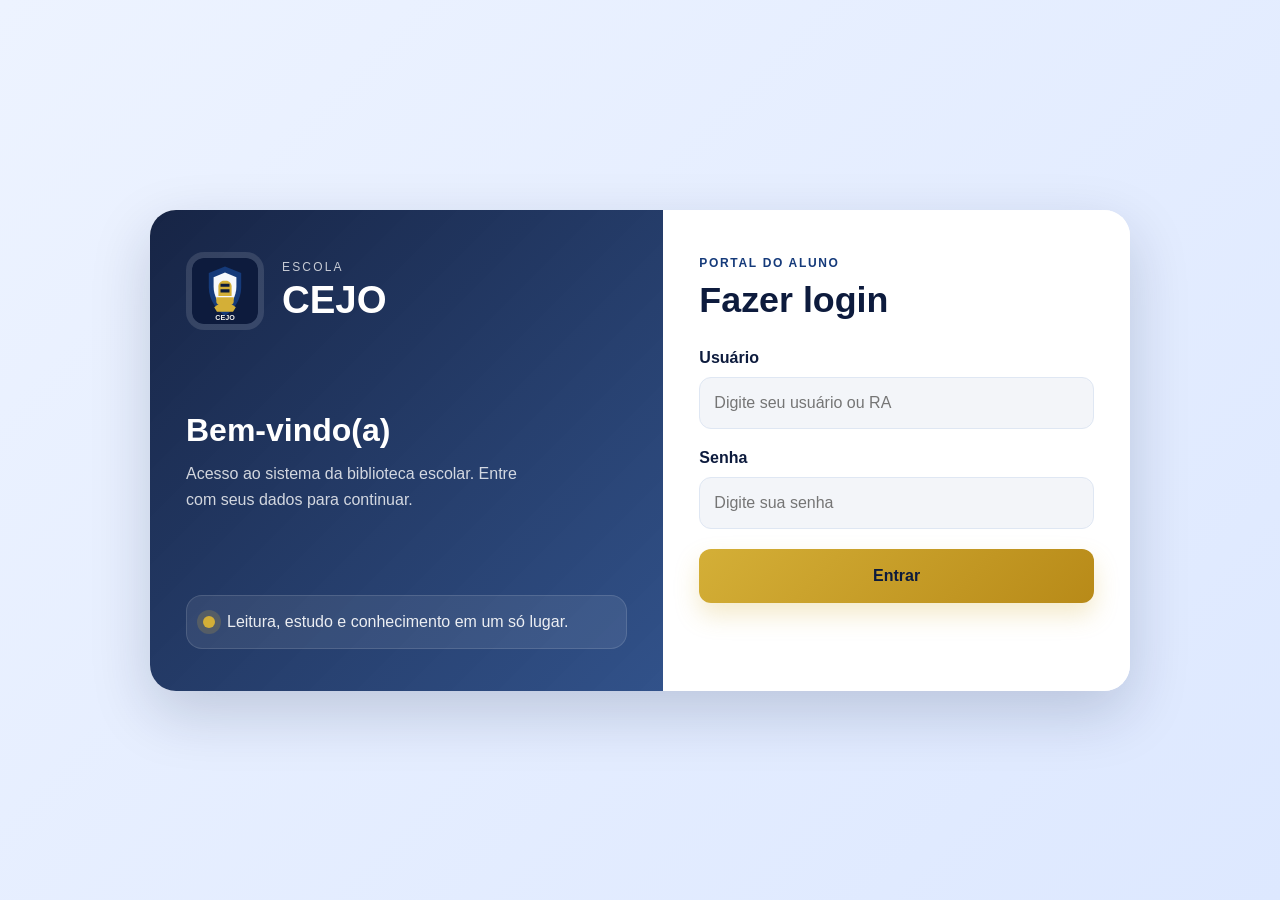
==== Sistema-Biblioteca-CEJO/frontend/index.html @ 96d4fd82 "Primeira Versão do Prototico do Projeto" ====
<!DOCTYPE html>
<html lang="pt-BR">

<head>
    <meta charset="UTF-8" />
    <meta name="viewport" content="width=device-width, initial-scale=1.0" />
    <meta http-equiv="refresh" content="0; url=pages/login.html" />
    <title>CEJO | Biblioteca</title>
</head>

<body>
    <p><a href="pages/login.html">Abrir o sistema da biblioteca</a></p>
</body>

</html>
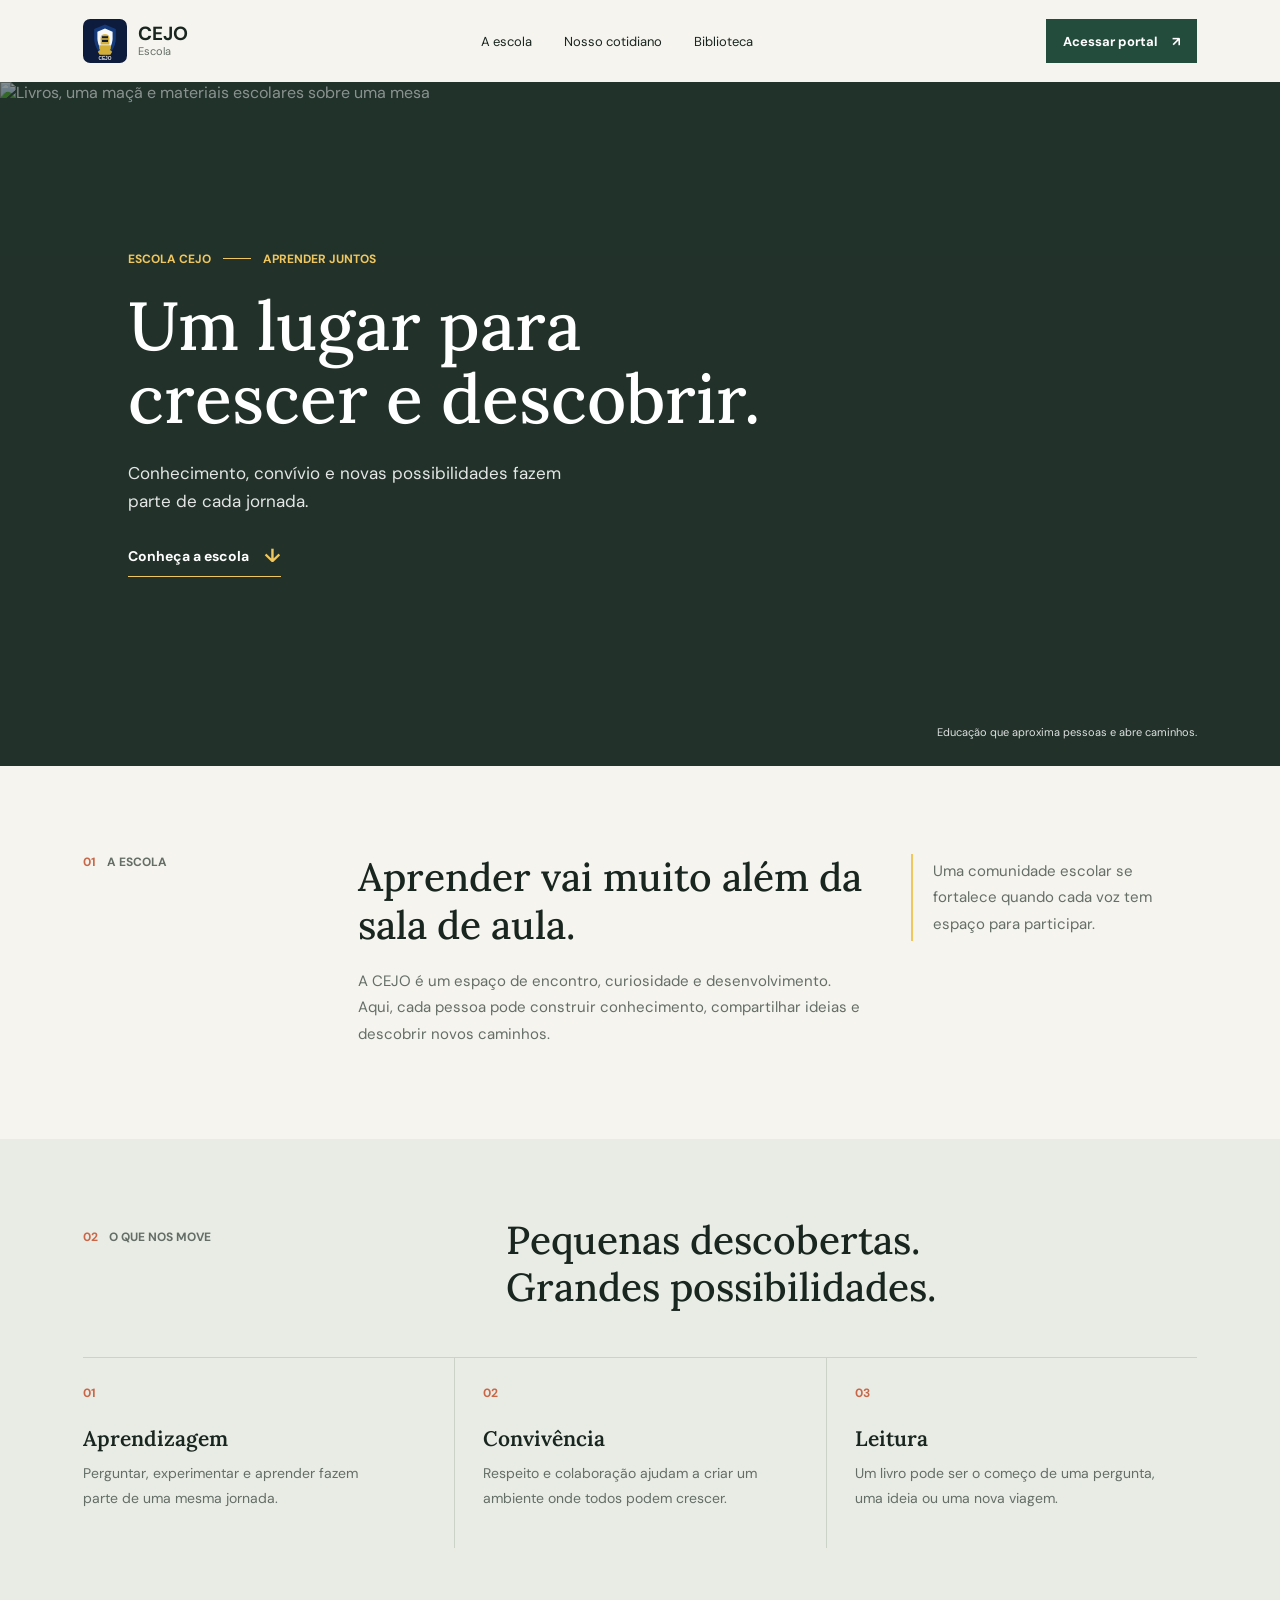
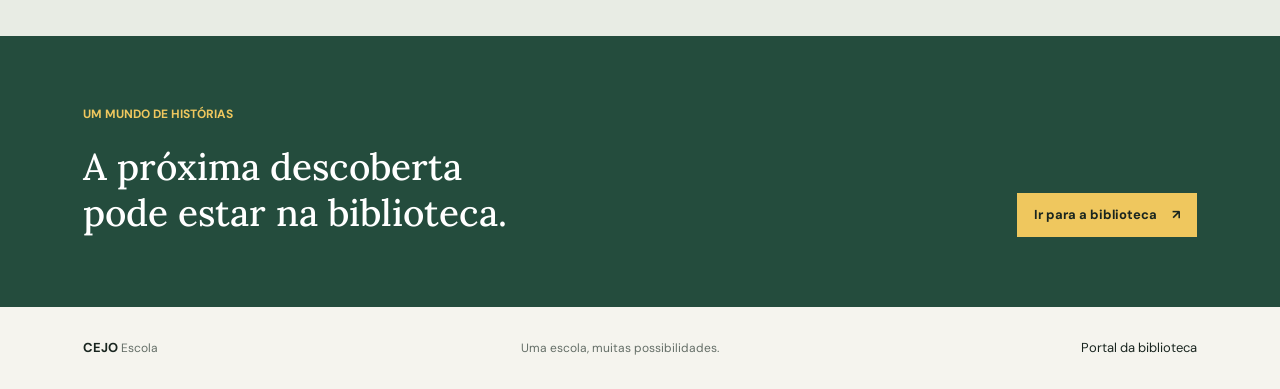
==== commit 3ab3c47e: "Add CEJO homepage and Live Server setup" ====
--- a/Sistema-Biblioteca-CEJO/frontend/index.html
+++ b/Sistema-Biblioteca-CEJO/frontend/index.html
@@ -4,12 +4,95 @@
 <head>
     <meta charset="UTF-8" />
     <meta name="viewport" content="width=device-width, initial-scale=1.0" />
-    <meta http-equiv="refresh" content="0; url=pages/login.html" />
-    <title>CEJO | Biblioteca</title>
+    <meta name="theme-color" content="#f5f4ee" />
+    <meta name="description" content="Conheça a Escola CEJO e acesse o portal da biblioteca." />
+    <title>CEJO | Escola e Comunidade</title>
+    <link rel="preconnect" href="https://fonts.googleapis.com" />
+    <link rel="preconnect" href="https://fonts.gstatic.com" crossorigin />
+    <link href="https://fonts.googleapis.com/css2?family=DM+Sans:wght@400;500;600;700&family=Lora:wght@500;600;700&display=swap" rel="stylesheet" />
+    <link rel="stylesheet" href="css/style.css" />
 </head>
 
 <body>
-    <p><a href="pages/login.html">Abrir o sistema da biblioteca</a></p>
+    <header class="site-header">
+        <a class="brand" href="index.html" aria-label="CEJO, inicio">
+            <img src="imagens/logo-cejo.svg" alt="" />
+            <span><strong>CEJO</strong><small>Escola</small></span>
+        </a>
+
+        <nav class="site-nav" aria-label="Navegacao principal">
+            <a href="#escola">A escola</a>
+            <a href="#cotidiano">Nosso cotidiano</a>
+            <a href="#biblioteca">Biblioteca</a>
+        </nav>
+
+        <a class="header-cta" href="pages/login.html">Acessar portal <span aria-hidden="true">↗</span></a>
+    </header>
+
+    <main>
+        <section class="hero" aria-labelledby="hero-title">
+            <img class="hero-image" src="https://images.unsplash.com/photo-1503676260728-1c00da094a0b?auto=format&fit=crop&w=2200&q=85" alt="Livros, uma maçã e materiais escolares sobre uma mesa" />
+            <div class="hero-shade" aria-hidden="true"></div>
+            <div class="hero-content">
+                <p class="eyebrow">Escola CEJO <span></span> Aprender juntos</p>
+                <h1 id="hero-title">Um lugar para<br />crescer e descobrir.</h1>
+                <p class="hero-copy">Conhecimento, convívio e novas possibilidades fazem parte de cada jornada.</p>
+                <a class="hero-link" href="#escola">Conheça a escola <span aria-hidden="true">↓</span></a>
+            </div>
+            <p class="hero-caption">Educação que aproxima pessoas e abre caminhos.</p>
+        </section>
+
+        <section class="school-section section-wrap" id="escola" aria-labelledby="school-title">
+            <div class="section-label"><span>01</span> A escola</div>
+            <div class="school-copy">
+                <h2 id="school-title">Aprender vai muito além da sala de aula.</h2>
+                <p>A CEJO é um espaço de encontro, curiosidade e desenvolvimento. Aqui, cada pessoa pode construir conhecimento, compartilhar ideias e descobrir novos caminhos.</p>
+            </div>
+            <p class="school-note">Uma comunidade escolar se fortalece quando cada voz tem espaço para participar.</p>
+        </section>
+
+        <section class="daily-section" id="cotidiano" aria-labelledby="daily-title">
+            <div class="section-wrap">
+                <div class="daily-heading">
+                    <div class="section-label"><span>02</span> O que nos move</div>
+                    <h2 id="daily-title">Pequenas descobertas.<br />Grandes possibilidades.</h2>
+                </div>
+                <div class="pillars">
+                    <article class="pillar">
+                        <span class="pillar-number">01</span>
+                        <h3>Aprendizagem</h3>
+                        <p>Perguntar, experimentar e aprender fazem parte de uma mesma jornada.</p>
+                    </article>
+                    <article class="pillar">
+                        <span class="pillar-number">02</span>
+                        <h3>Convivência</h3>
+                        <p>Respeito e colaboração ajudam a criar um ambiente onde todos podem crescer.</p>
+                    </article>
+                    <article class="pillar">
+                        <span class="pillar-number">03</span>
+                        <h3>Leitura</h3>
+                        <p>Um livro pode ser o começo de uma pergunta, uma ideia ou uma nova viagem.</p>
+                    </article>
+                </div>
+            </div>
+        </section>
+
+        <section class="library-section" id="biblioteca" aria-labelledby="library-title">
+            <div class="library-inner">
+                <div>
+                    <p class="eyebrow">Um mundo de histórias</p>
+                    <h2 id="library-title">A próxima descoberta<br />pode estar na biblioteca.</h2>
+                </div>
+                <a class="library-link" href="pages/login.html">Ir para a biblioteca <span aria-hidden="true">↗</span></a>
+            </div>
+        </section>
+    </main>
+
+    <footer class="site-footer">
+        <a class="footer-brand" href="index.html">CEJO <span>Escola</span></a>
+        <p>Uma escola, muitas possibilidades.</p>
+        <a href="pages/login.html">Portal da biblioteca</a>
+    </footer>
 </body>
 
 </html>
--- a/Sistema-Biblioteca-CEJO/frontend/css/style.css
+++ b/Sistema-Biblioteca-CEJO/frontend/css/style.css
@@ -0,0 +1,555 @@
+:root {
+  color-scheme: light;
+  --paper: #f5f4ee;
+  --ink: #19251f;
+  --forest: #244c3d;
+  --forest-deep: #17372e;
+  --gold: #efc75e;
+  --coral: #c96648;
+  --muted: #646e67;
+  --line: #d9ddd4;
+  --display: "Lora", Georgia, serif;
+  --body: "DM Sans", "Segoe UI", sans-serif;
+}
+
+* {
+  box-sizing: border-box;
+}
+
+html {
+  scroll-behavior: smooth;
+}
+
+body {
+  margin: 0;
+  background: var(--paper);
+  color: var(--ink);
+  font-family: var(--body);
+  -webkit-font-smoothing: antialiased;
+}
+
+a {
+  color: inherit;
+}
+
+.site-header {
+  min-height: 82px;
+  padding: 0 6.5%;
+  display: flex;
+  align-items: center;
+  justify-content: space-between;
+  gap: 28px;
+  background: var(--paper);
+}
+
+.brand,
+.brand span {
+  display: flex;
+}
+
+.brand {
+  align-items: center;
+  gap: 11px;
+  text-decoration: none;
+}
+
+.brand img {
+  width: 44px;
+  height: 44px;
+  object-fit: contain;
+}
+
+.brand span {
+  flex-direction: column;
+  gap: 1px;
+}
+
+.brand strong {
+  font-size: 19px;
+  line-height: 1;
+}
+
+.brand small {
+  color: var(--muted);
+  font-size: 11px;
+}
+
+.site-nav {
+  display: flex;
+  align-items: center;
+  gap: 32px;
+}
+
+.site-nav a,
+.site-footer a {
+  font-size: 13px;
+  text-decoration: none;
+}
+
+.site-nav a:hover,
+.site-footer a:hover {
+  color: var(--coral);
+}
+
+.header-cta,
+.library-link {
+  min-height: 44px;
+  padding: 0 17px;
+  display: inline-flex;
+  align-items: center;
+  justify-content: center;
+  gap: 15px;
+  background: var(--forest);
+  color: #fff;
+  font-size: 13px;
+  font-weight: 700;
+  text-decoration: none;
+  transition:
+    background-color 160ms ease,
+    transform 160ms ease;
+}
+
+.header-cta:hover,
+.library-link:hover {
+  background: var(--forest-deep);
+  transform: translateY(-2px);
+}
+
+.hero {
+  min-height: min(720px, 76svh);
+  position: relative;
+  display: flex;
+  align-items: center;
+  overflow: hidden;
+  isolation: isolate;
+  background: #33443c;
+  color: #fff;
+}
+
+.hero-image,
+.hero-shade {
+  position: absolute;
+  inset: 0;
+  width: 100%;
+  height: 100%;
+}
+
+.hero-image {
+  z-index: -2;
+  object-fit: cover;
+  object-position: center 42%;
+}
+
+.hero-shade {
+  z-index: -1;
+  background: rgba(16, 31, 25, 0.49);
+}
+
+.hero-content {
+  width: min(780px, 76%);
+  margin-left: 10%;
+  padding: 80px 0 100px;
+  animation: arrive 650ms ease-out both;
+}
+
+.eyebrow {
+  margin: 0 0 22px;
+  color: var(--gold);
+  font-size: 12px;
+  font-weight: 700;
+  text-transform: uppercase;
+}
+
+.hero .eyebrow {
+  display: flex;
+  align-items: center;
+  gap: 12px;
+}
+
+.hero .eyebrow span {
+  width: 28px;
+  height: 1px;
+  background: var(--gold);
+}
+
+.hero h1 {
+  max-width: 780px;
+  margin: 0;
+  font-family: var(--display);
+  font-size: 68px;
+  font-weight: 500;
+  line-height: 1.08;
+}
+
+.hero-copy {
+  max-width: 450px;
+  margin: 24px 0 28px;
+  color: rgba(255, 255, 255, 0.88);
+  font-size: 17px;
+  line-height: 1.65;
+}
+
+.hero-link {
+  display: inline-flex;
+  align-items: center;
+  gap: 15px;
+  padding-bottom: 8px;
+  border-bottom: 1px solid var(--gold);
+  color: #fff;
+  font-size: 14px;
+  font-weight: 700;
+  text-decoration: none;
+}
+
+.hero-link span {
+  color: var(--gold);
+  font-size: 19px;
+}
+
+.hero-caption {
+  position: absolute;
+  right: 6.5%;
+  bottom: 27px;
+  margin: 0;
+  color: rgba(255, 255, 255, 0.85);
+  font-size: 11px;
+}
+
+.section-wrap {
+  width: min(1120px, 87%);
+  margin: 0 auto;
+}
+
+.school-section {
+  display: grid;
+  grid-template-columns: 0.72fr 1.6fr 0.9fr;
+  align-items: start;
+  gap: 46px;
+  padding-top: 88px;
+  padding-bottom: 92px;
+}
+
+.section-label {
+  display: flex;
+  align-items: center;
+  gap: 11px;
+  color: var(--muted);
+  font-size: 12px;
+  font-weight: 700;
+  text-transform: uppercase;
+}
+
+.section-label span {
+  color: var(--coral);
+}
+
+.school-copy h2,
+.daily-heading h2,
+.library-inner h2 {
+  margin: 0;
+  font-family: var(--display);
+  font-weight: 500;
+}
+
+.school-copy h2 {
+  max-width: 580px;
+  font-size: 39px;
+  line-height: 1.22;
+}
+
+.school-copy p,
+.school-note,
+.pillar p {
+  color: var(--muted);
+  font-size: 15px;
+  line-height: 1.75;
+}
+
+.school-copy p {
+  max-width: 590px;
+  margin: 19px 0 0;
+}
+
+.school-note {
+  margin: 0;
+  padding: 4px 0 4px 20px;
+  border-left: 2px solid var(--gold);
+}
+
+.daily-section {
+  padding: 78px 0 88px;
+  background: #e8ece4;
+}
+
+.daily-heading {
+  display: flex;
+  align-items: start;
+  justify-content: space-between;
+  gap: 30px;
+  margin-bottom: 45px;
+}
+
+.daily-heading .section-label {
+  padding-top: 12px;
+}
+
+.daily-heading h2 {
+  width: 62%;
+  font-size: 39px;
+  line-height: 1.22;
+}
+
+.pillars {
+  display: grid;
+  grid-template-columns: repeat(3, 1fr);
+  border-top: 1px solid #cbd2c8;
+}
+
+.pillar {
+  min-height: 190px;
+  padding: 23px 28px 0 0;
+}
+
+.pillar + .pillar {
+  padding-left: 28px;
+  border-left: 1px solid #cbd2c8;
+}
+
+.pillar-number {
+  color: var(--coral);
+  font-size: 12px;
+  font-weight: 700;
+}
+
+.pillar h3 {
+  margin: 23px 0 9px;
+  font-family: var(--display);
+  font-size: 21px;
+  font-weight: 600;
+}
+
+.pillar p {
+  max-width: 310px;
+  margin: 0;
+  font-size: 14px;
+}
+
+.library-section {
+  padding: 70px 6.5%;
+  background: var(--forest);
+  color: #fff;
+}
+
+.library-inner {
+  width: min(1120px, 100%);
+  margin: 0 auto;
+  display: flex;
+  align-items: end;
+  justify-content: space-between;
+  gap: 35px;
+}
+
+.library-inner h2 {
+  font-size: 37px;
+  line-height: 1.25;
+}
+
+.library-link {
+  flex-shrink: 0;
+  background: var(--gold);
+  color: var(--ink);
+}
+
+.library-link:hover {
+  background: #f6d77f;
+}
+
+.site-footer {
+  min-height: 82px;
+  padding: 20px 6.5%;
+  display: flex;
+  align-items: center;
+  justify-content: space-between;
+  gap: 22px;
+  background: var(--paper);
+}
+
+.footer-brand {
+  font-size: 14px;
+  font-weight: 700;
+  text-decoration: none;
+}
+
+.footer-brand span,
+.site-footer p {
+  color: var(--muted);
+  font-size: 12px;
+  font-weight: 400;
+}
+
+.site-footer p {
+  margin: 0;
+}
+
+@keyframes arrive {
+  from {
+    opacity: 0;
+    transform: translateY(16px);
+  }
+
+  to {
+    opacity: 1;
+    transform: translateY(0);
+  }
+}
+
+@media (max-width: 760px) {
+  .site-header {
+    min-height: 74px;
+    padding: 12px 5%;
+    flex-wrap: wrap;
+    gap: 12px 18px;
+  }
+
+  .brand img {
+    width: 38px;
+    height: 38px;
+  }
+
+  .site-nav {
+    order: 3;
+    width: 100%;
+    justify-content: space-between;
+    gap: 12px;
+    padding-top: 9px;
+    border-top: 1px solid var(--line);
+  }
+
+  .site-nav a {
+    font-size: 12px;
+  }
+
+  .header-cta {
+    min-height: 39px;
+    padding: 0 12px;
+    font-size: 12px;
+  }
+
+  .hero {
+    min-height: 61svh;
+  }
+
+  .hero-image {
+    object-position: 56% center;
+  }
+
+  .hero-shade {
+    background: rgba(16, 31, 25, 0.55);
+  }
+
+  .hero-content {
+    width: 88%;
+    margin-left: 6%;
+    padding: 62px 0 78px;
+  }
+
+  .hero h1 {
+    font-size: 43px;
+  }
+
+  .hero-copy {
+    max-width: 380px;
+    font-size: 15px;
+  }
+
+  .hero-caption {
+    right: 6%;
+    bottom: 16px;
+    max-width: 70%;
+    font-size: 10px;
+    text-align: right;
+  }
+
+  .section-wrap {
+    width: 88%;
+  }
+
+  .school-section {
+    grid-template-columns: 1fr;
+    gap: 22px;
+    padding-top: 52px;
+    padding-bottom: 56px;
+  }
+
+  .school-copy h2,
+  .daily-heading h2 {
+    font-size: 32px;
+  }
+
+  .school-note {
+    max-width: 420px;
+  }
+
+  .daily-section {
+    padding: 54px 0 58px;
+  }
+
+  .daily-heading {
+    flex-direction: column;
+    gap: 20px;
+    margin-bottom: 30px;
+  }
+
+  .daily-heading h2 {
+    width: 100%;
+  }
+
+  .pillars {
+    grid-template-columns: 1fr;
+  }
+
+  .pillar,
+  .pillar + .pillar {
+    min-height: 0;
+    padding: 20px 0;
+    border-left: 0;
+  }
+
+  .pillar + .pillar {
+    border-top: 1px solid #cbd2c8;
+  }
+
+  .pillar h3 {
+    margin-top: 12px;
+  }
+
+  .library-section {
+    padding: 49px 6%;
+  }
+
+  .library-inner {
+    align-items: start;
+    flex-direction: column;
+    gap: 25px;
+  }
+
+  .library-inner h2 {
+    font-size: 30px;
+  }
+
+  .site-footer {
+    padding: 20px 6%;
+    flex-wrap: wrap;
+  }
+}
+
+@media (prefers-reduced-motion: reduce) {
+  *,
+  *::before,
+  *::after {
+    scroll-behavior: auto !important;
+    animation-duration: 0.01ms !important;
+    animation-iteration-count: 1 !important;
+    transition-duration: 0.01ms !important;
+  }
+}
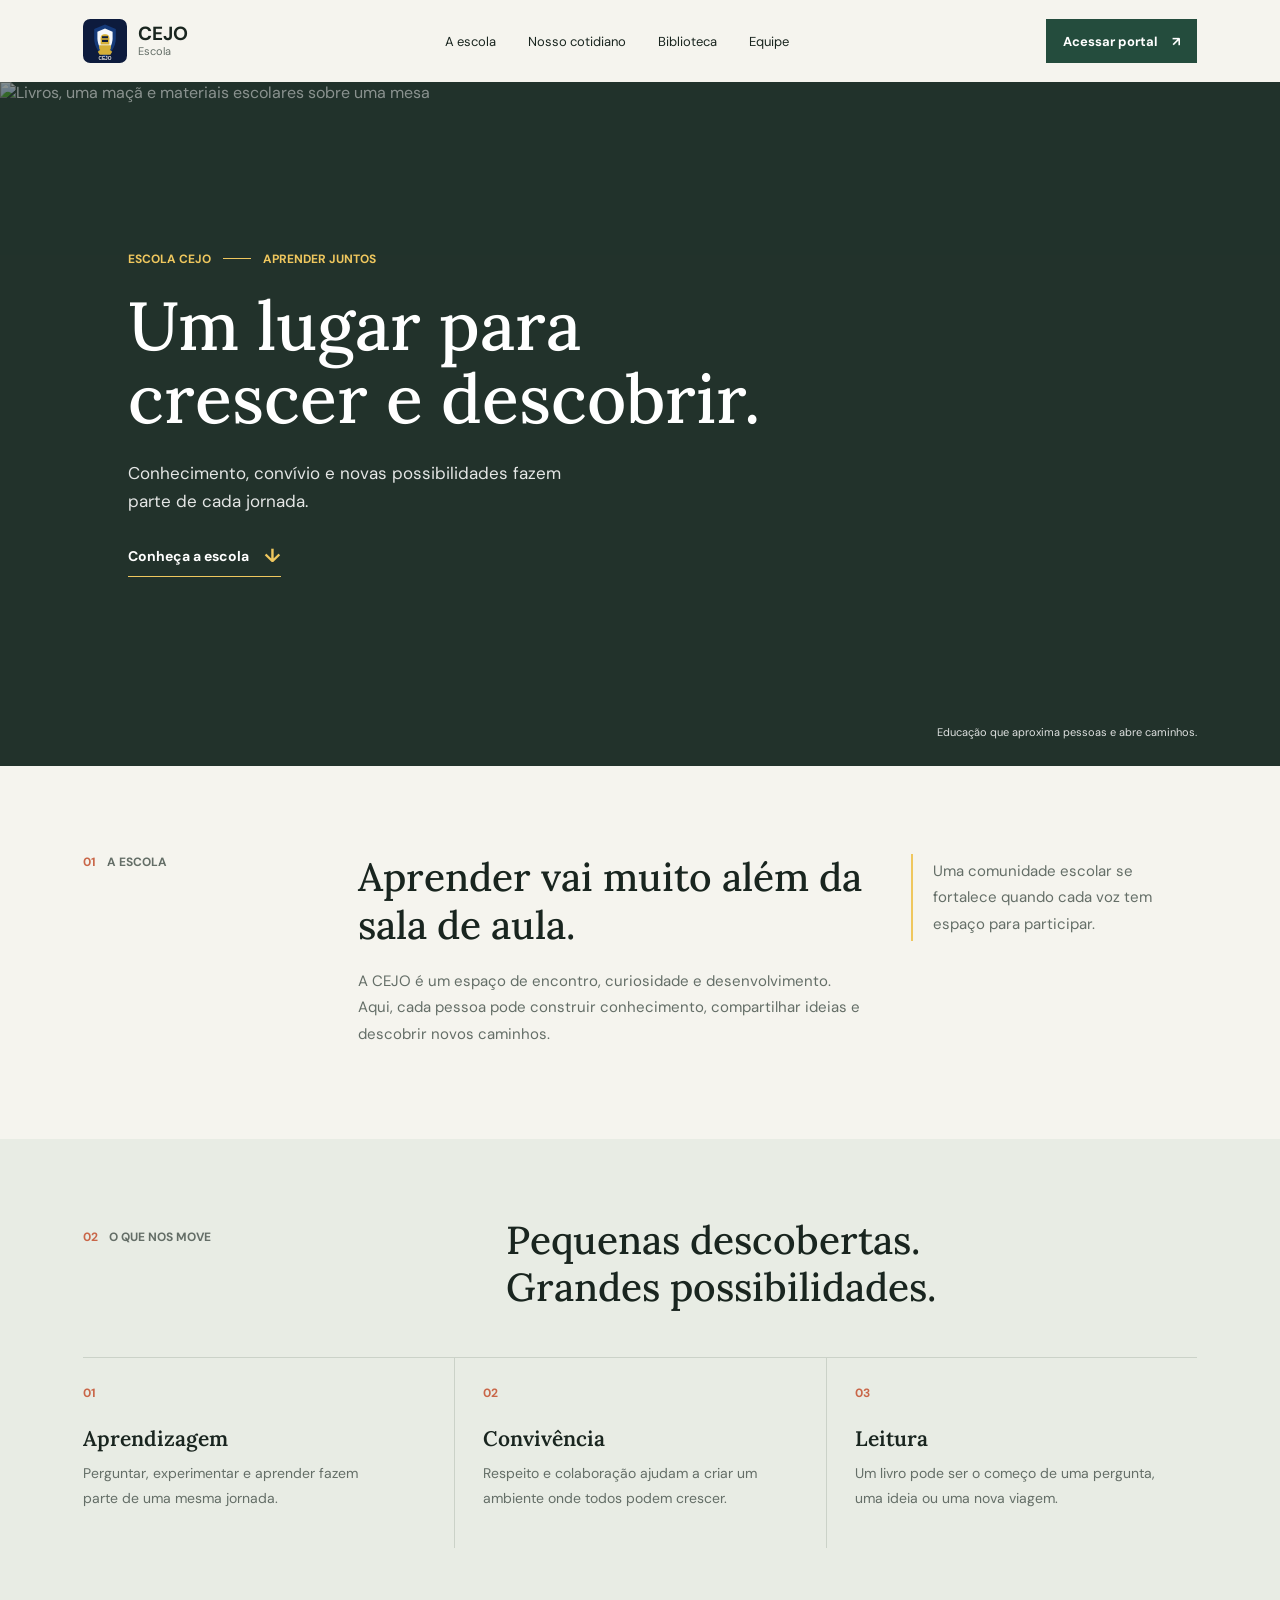
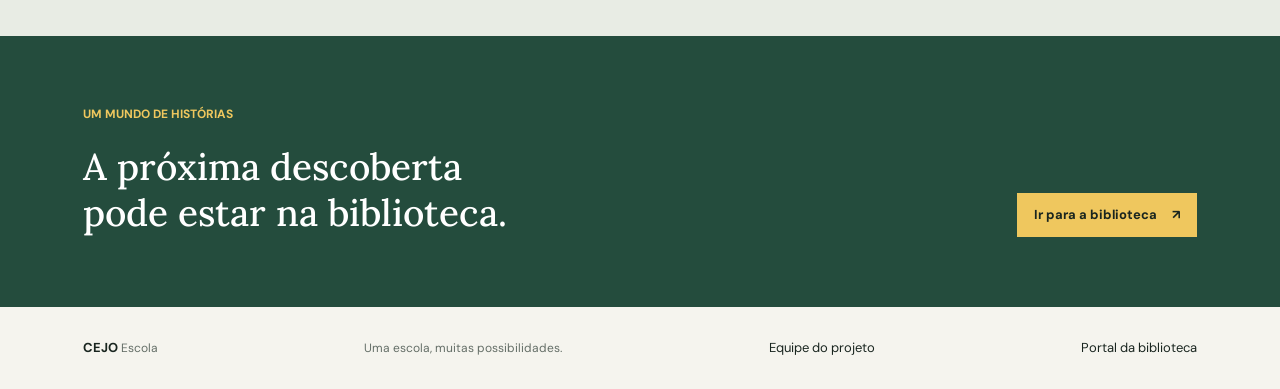
==== commit 11d7c312: "docs: consolidate initial CEJO project docs and add team page" ====
--- a/Sistema-Biblioteca-CEJO/frontend/index.html
+++ b/Sistema-Biblioteca-CEJO/frontend/index.html
@@ -24,6 +24,7 @@
             <a href="#escola">A escola</a>
             <a href="#cotidiano">Nosso cotidiano</a>
             <a href="#biblioteca">Biblioteca</a>
+            <a href="pages/equipe.html">Equipe</a>
         </nav>
 
         <a class="header-cta" href="pages/login.html">Acessar portal <span aria-hidden="true">↗</span></a>
@@ -91,6 +92,7 @@
     <footer class="site-footer">
         <a class="footer-brand" href="index.html">CEJO <span>Escola</span></a>
         <p>Uma escola, muitas possibilidades.</p>
+        <a href="pages/equipe.html">Equipe do projeto</a>
         <a href="pages/login.html">Portal da biblioteca</a>
     </footer>
 </body>
--- a/Sistema-Biblioteca-CEJO/frontend/css/style.css
+++ b/Sistema-Biblioteca-CEJO/frontend/css/style.css
@@ -391,6 +391,128 @@
   margin: 0;
 }
 
+.team-intro {
+  width: min(1120px, 87%);
+  margin: 0 auto;
+  padding: 78px 0 54px;
+  border-bottom: 1px solid var(--line);
+  animation: arrive 550ms ease-out both;
+}
+
+.team-kicker {
+  margin: 0 0 16px;
+  color: var(--coral);
+  font-size: 12px;
+  font-weight: 700;
+  text-transform: uppercase;
+}
+
+.team-intro h1 {
+  max-width: 800px;
+  margin: 0;
+  font-family: var(--display);
+  font-size: 54px;
+  font-weight: 500;
+  line-height: 1.12;
+}
+
+.team-intro > p:last-child {
+  max-width: 680px;
+  margin: 20px 0 0;
+  color: var(--muted);
+  font-size: 16px;
+  line-height: 1.7;
+}
+
+.team-layout {
+  width: min(1120px, 87%);
+  margin: 0 auto;
+  padding: 50px 0 86px;
+  display: grid;
+  grid-template-columns: minmax(0, 1.55fr) minmax(220px, 0.65fr);
+  align-items: start;
+  gap: 64px;
+}
+
+.team-list {
+  margin: 0;
+  padding: 0;
+  display: grid;
+  grid-template-columns: repeat(2, minmax(0, 1fr));
+  border-top: 1px solid var(--line);
+  list-style: none;
+}
+
+.team-member {
+  min-width: 0;
+  min-height: 142px;
+  padding: 23px 18px 20px 0;
+  display: grid;
+  grid-template-columns: 30px minmax(0, 1fr);
+  align-content: start;
+  gap: 8px;
+  border-bottom: 1px solid var(--line);
+}
+
+.team-member:nth-child(even) {
+  padding-left: 20px;
+  border-left: 1px solid var(--line);
+}
+
+.team-index {
+  padding-top: 3px;
+  color: var(--coral);
+  font-size: 12px;
+  font-weight: 700;
+}
+
+.team-member h2 {
+  margin: 0;
+  font-family: var(--display);
+  font-size: 21px;
+  font-weight: 600;
+  line-height: 1.3;
+  overflow-wrap: anywhere;
+}
+
+.team-role {
+  display: block;
+  margin-top: 9px;
+  color: var(--muted);
+  font-size: 12px;
+  line-height: 1.5;
+}
+
+.team-context {
+  padding-top: 20px;
+  border-top: 4px solid var(--gold);
+}
+
+.team-context h2 {
+  margin: 0 0 22px;
+  font-family: var(--display);
+  font-size: 24px;
+  font-weight: 600;
+}
+
+.team-context dl {
+  margin: 0;
+}
+
+.team-context dt {
+  margin-top: 18px;
+  color: var(--muted);
+  font-size: 11px;
+  font-weight: 700;
+  text-transform: uppercase;
+}
+
+.team-context dd {
+  margin: 5px 0 0;
+  font-size: 14px;
+  line-height: 1.55;
+}
+
 @keyframes arrive {
   from {
     opacity: 0;
@@ -420,6 +542,7 @@
     order: 3;
     width: 100%;
     justify-content: space-between;
+    flex-wrap: wrap;
     gap: 12px;
     padding-top: 9px;
     border-top: 1px solid var(--line);
@@ -540,6 +663,44 @@
   .site-footer {
     padding: 20px 6%;
     flex-wrap: wrap;
+  }
+
+  .team-intro,
+  .team-layout {
+    width: 88%;
+  }
+
+  .team-intro {
+    padding: 54px 0 38px;
+  }
+
+  .team-intro h1 {
+    font-size: 38px;
+  }
+
+  .team-intro > p:last-child {
+    font-size: 14px;
+  }
+
+  .team-layout {
+    grid-template-columns: 1fr;
+    gap: 38px;
+    padding: 36px 0 58px;
+  }
+
+  .team-list {
+    grid-template-columns: 1fr;
+  }
+
+  .team-member,
+  .team-member:nth-child(even) {
+    min-height: 0;
+    padding: 20px 0;
+    border-left: 0;
+  }
+
+  .team-member h2 {
+    font-size: 20px;
   }
 }
 
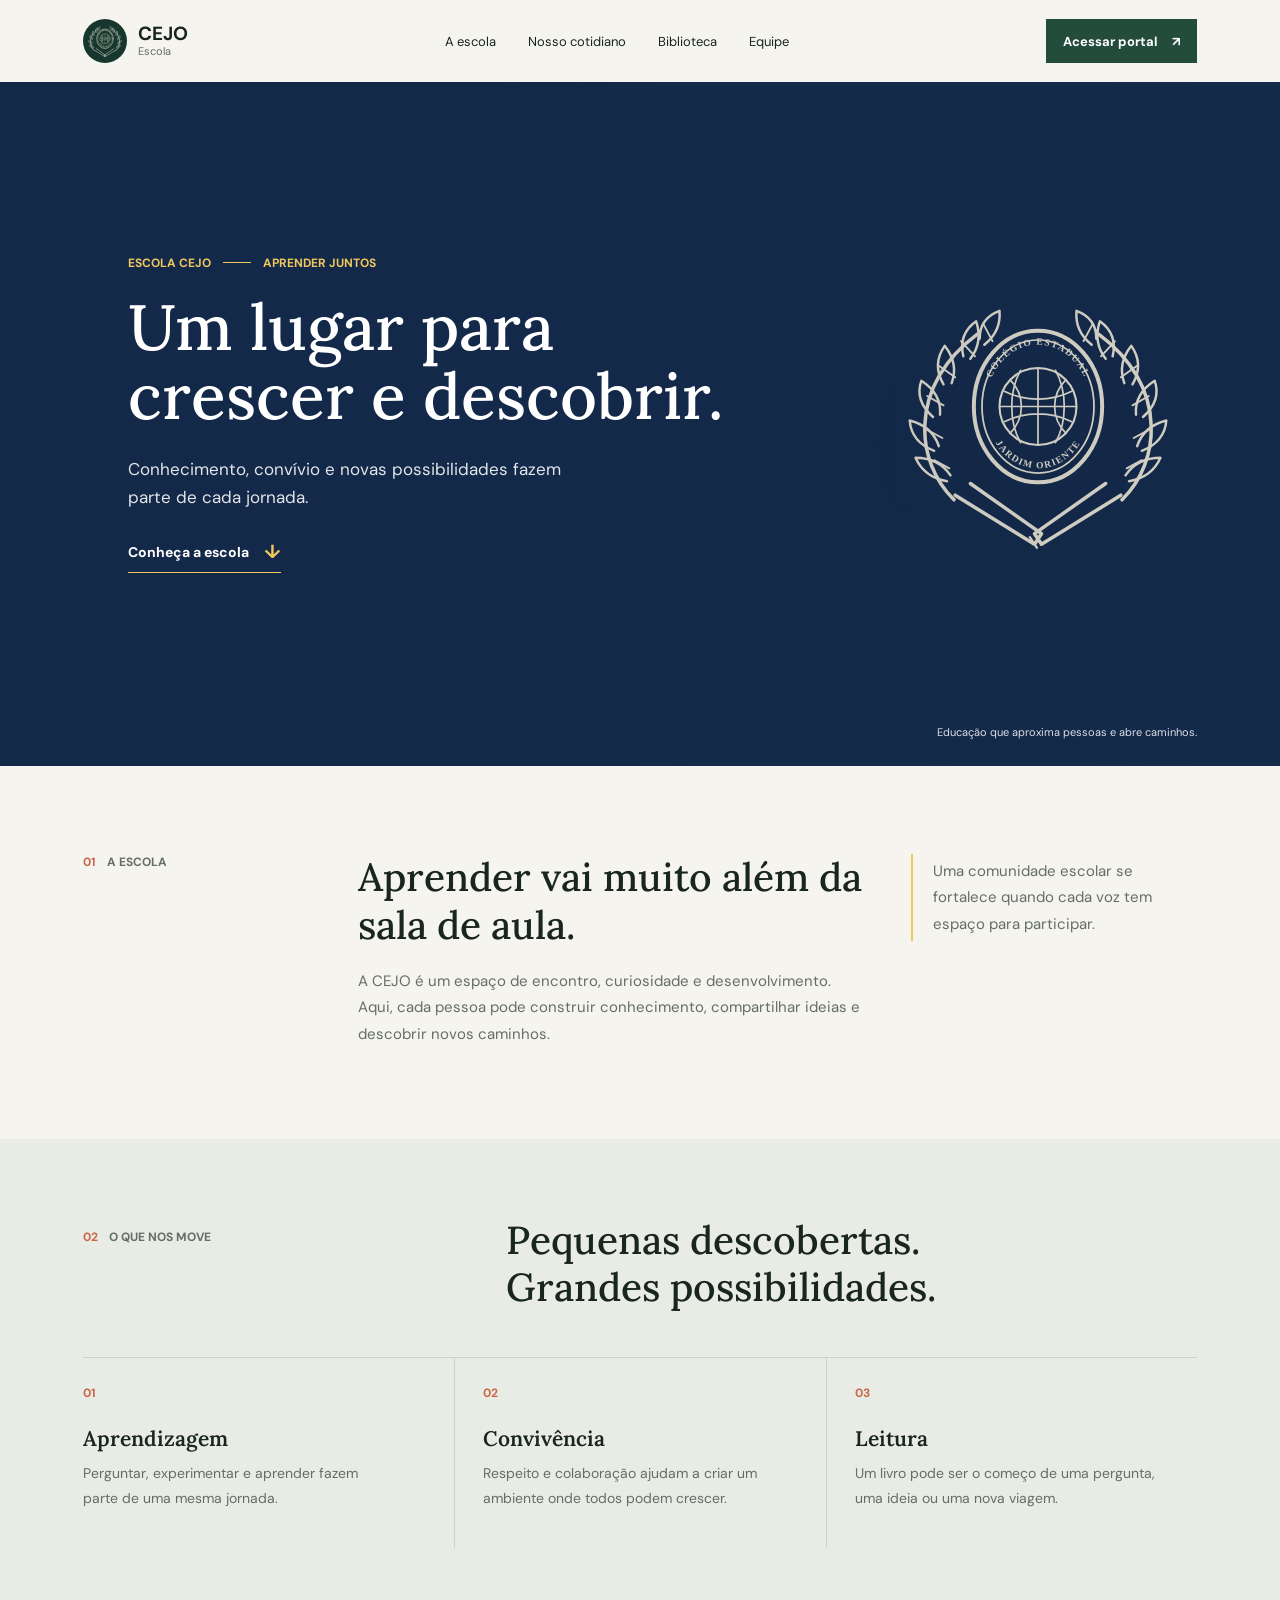
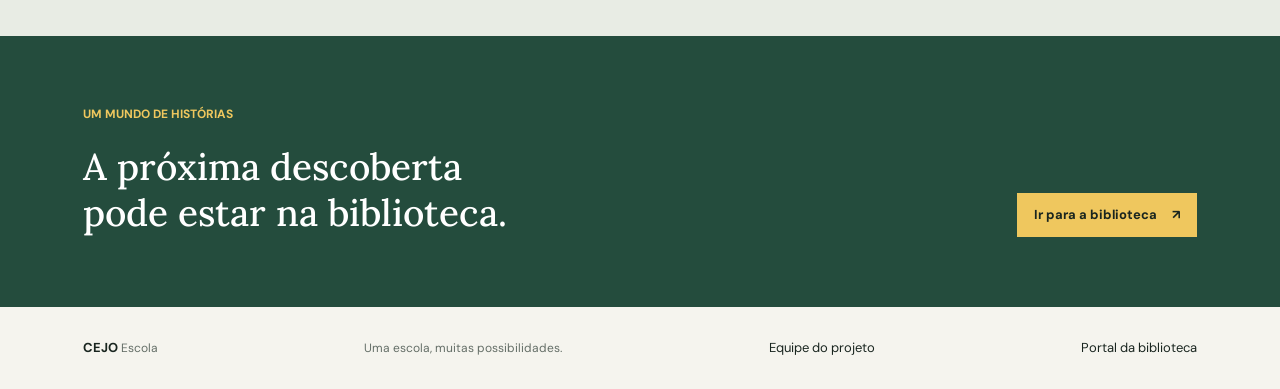
==== commit 9f34f890: "style: use school crest across site" ====
--- a/Sistema-Biblioteca-CEJO/frontend/index.html
+++ b/Sistema-Biblioteca-CEJO/frontend/index.html
@@ -16,7 +16,7 @@
 <body>
     <header class="site-header">
         <a class="brand" href="index.html" aria-label="CEJO, inicio">
-            <img src="imagens/logo-cejo.svg" alt="" />
+            <img src="imagens/brasao-colegio.svg" alt="" />
             <span><strong>CEJO</strong><small>Escola</small></span>
         </a>
 
@@ -32,7 +32,7 @@
 
     <main>
         <section class="hero" aria-labelledby="hero-title">
-            <img class="hero-image" src="https://images.unsplash.com/photo-1503676260728-1c00da094a0b?auto=format&fit=crop&w=2200&q=85" alt="Livros, uma maçã e materiais escolares sobre uma mesa" />
+            <img class="hero-image" src="imagens/brasao-colegio.svg" alt="Brasão do Colégio Estadual Jardim Oriente" />
             <div class="hero-shade" aria-hidden="true"></div>
             <div class="hero-content">
                 <p class="eyebrow">Escola CEJO <span></span> Aprender juntos</p>
--- a/Sistema-Biblioteca-CEJO/frontend/css/style.css
+++ b/Sistema-Biblioteca-CEJO/frontend/css/style.css
@@ -56,6 +56,9 @@
 .brand img {
   width: 44px;
   height: 44px;
+  padding: 4px;
+  border-radius: 50%;
+  background: var(--forest-deep);
   object-fit: contain;
 }
 
@@ -122,7 +125,7 @@
   align-items: center;
   overflow: hidden;
   isolation: isolate;
-  background: #33443c;
+  background: #152b4c;
   color: #fff;
 }
 
@@ -136,17 +139,27 @@
 
 .hero-image {
   z-index: -2;
-  object-fit: cover;
-  object-position: center 42%;
+  inset: 50% 8% auto auto;
+  width: min(22vw, 280px);
+  height: auto;
+  aspect-ratio: 1;
+  object-fit: contain;
+  opacity: 0.94;
+  transform: translateY(-50%);
+  filter: drop-shadow(0 18px 35px rgba(0, 0, 0, 0.2));
 }
 
 .hero-shade {
   z-index: -1;
-  background: rgba(16, 31, 25, 0.49);
+  background: linear-gradient(
+    90deg,
+    rgba(12, 31, 57, 0.18),
+    rgba(12, 31, 57, 0.08)
+  );
 }
 
 .hero-content {
-  width: min(780px, 76%);
+  width: min(620px, 59%);
   margin-left: 10%;
   padding: 80px 0 100px;
   animation: arrive 650ms ease-out both;
@@ -173,10 +186,10 @@
 }
 
 .hero h1 {
-  max-width: 780px;
+  max-width: 680px;
   margin: 0;
   font-family: var(--display);
-  font-size: 68px;
+  font-size: clamp(48px, 5vw, 68px);
   font-weight: 500;
   line-height: 1.08;
 }
@@ -562,12 +575,19 @@
     min-height: 61svh;
   }
 
+  .hero-shade {
+    background: linear-gradient(
+      90deg,
+      rgba(12, 31, 57, 0.25),
+      rgba(12, 31, 57, 0.4)
+    );
+  }
+
   .hero-image {
-    object-position: 56% center;
-  }
-
-  .hero-shade {
-    background: rgba(16, 31, 25, 0.55);
+    inset: auto 5% 38px auto;
+    width: 128px;
+    transform: none;
+    opacity: 0.2;
   }
 
   .hero-content {
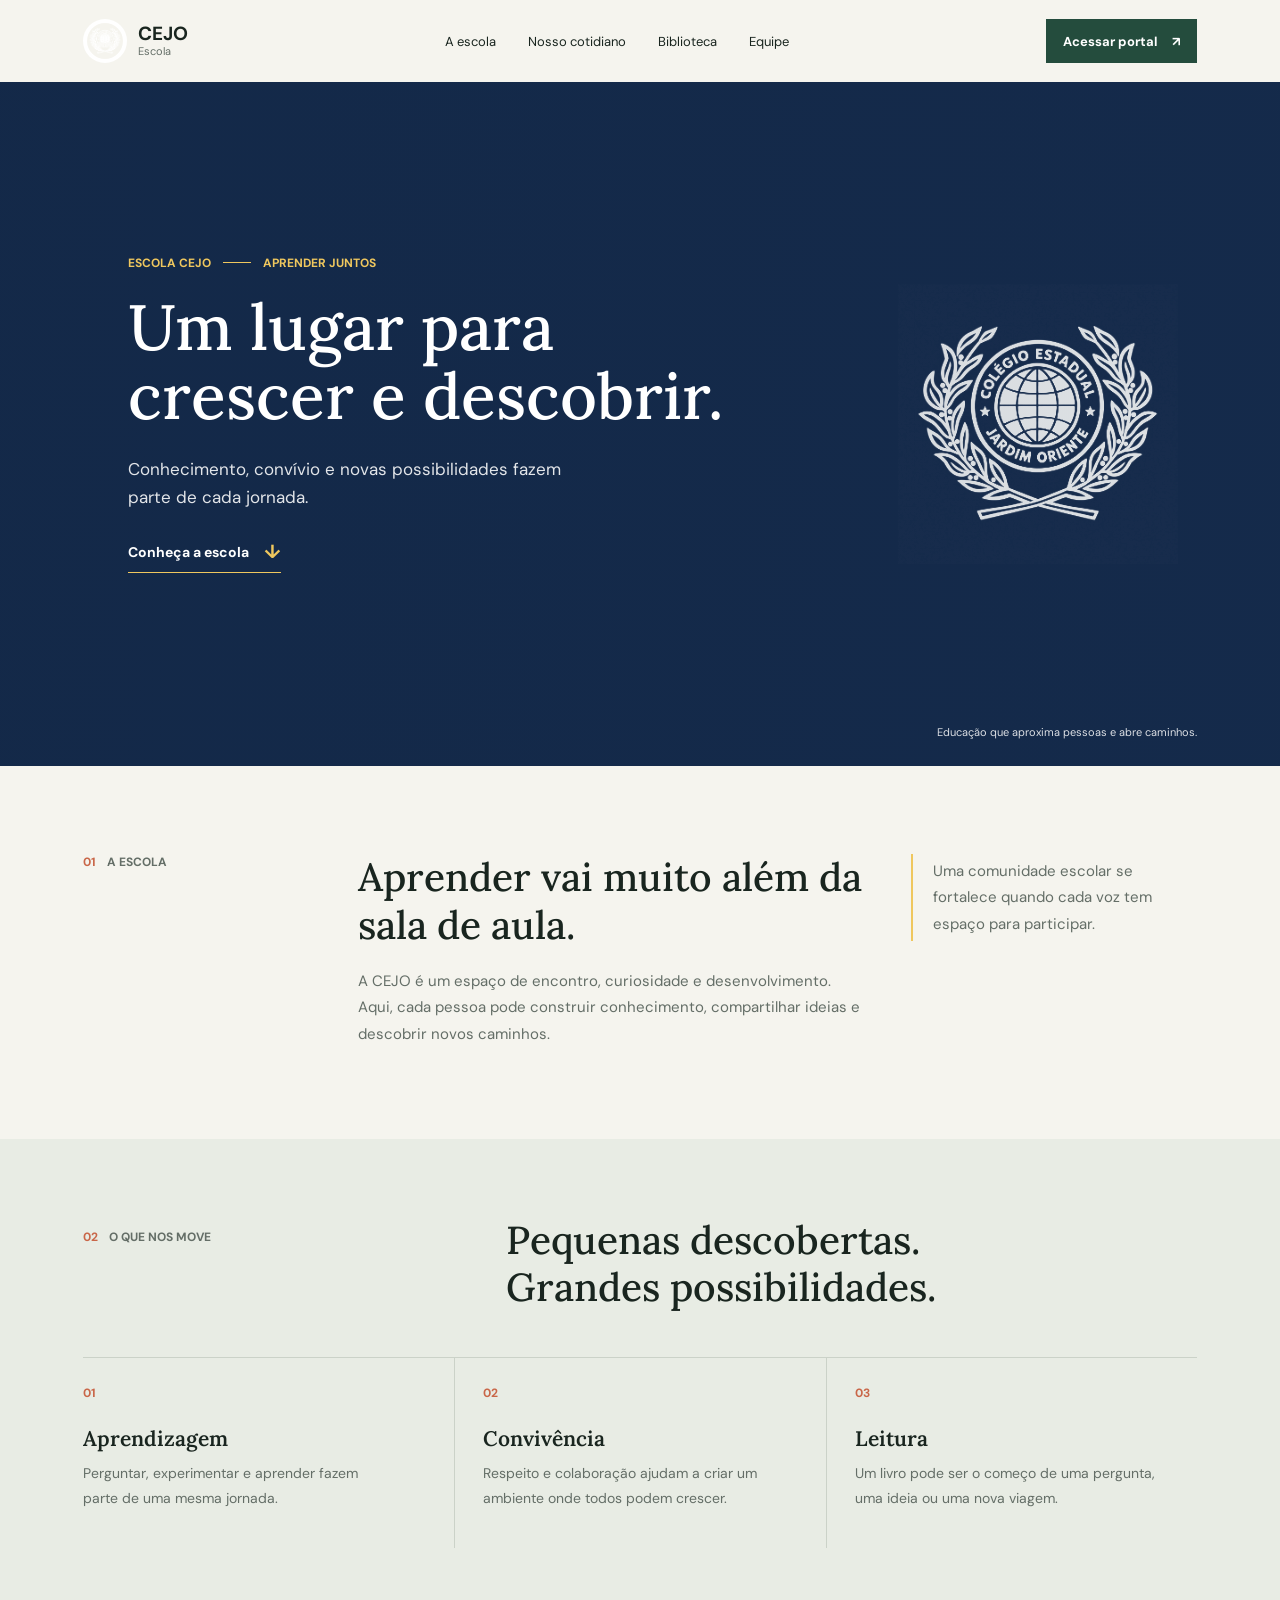
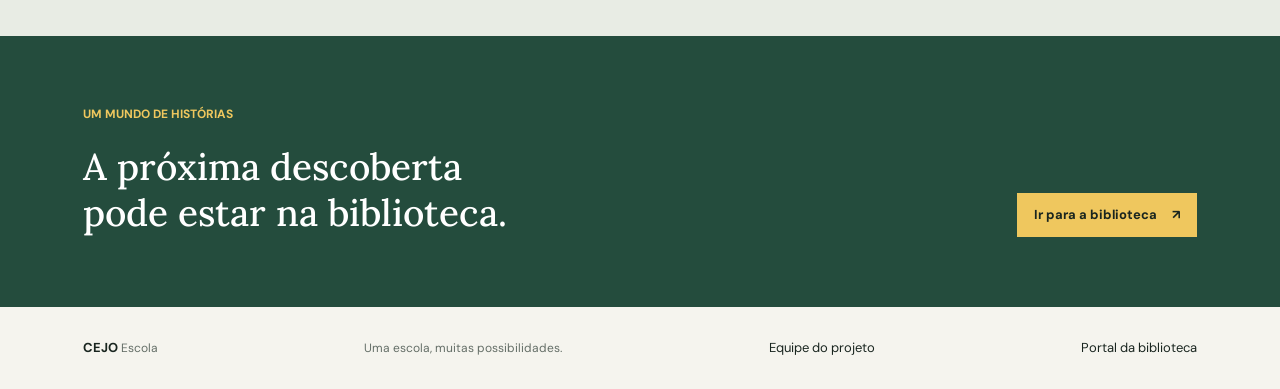
==== commit 4b908785: "style: align site with CEJO reference and organize frontend" ====
--- a/Sistema-Biblioteca-CEJO/frontend/index.html
+++ b/Sistema-Biblioteca-CEJO/frontend/index.html
@@ -16,7 +16,7 @@
 <body>
     <header class="site-header">
         <a class="brand" href="index.html" aria-label="CEJO, inicio">
-            <img src="imagens/brasao-colegio.svg" alt="" />
+            <img src="./assets/brasao-branco.png" alt="Brasão da escola" />
             <span><strong>CEJO</strong><small>Escola</small></span>
         </a>
 
@@ -32,7 +32,7 @@
 
     <main>
         <section class="hero" aria-labelledby="hero-title">
-            <img class="hero-image" src="imagens/brasao-colegio.svg" alt="Brasão do Colégio Estadual Jardim Oriente" />
+            <img class="hero-image" src="./assets/brasao-branco.png" alt="Brasão da escola" />
             <div class="hero-shade" aria-hidden="true"></div>
             <div class="hero-content">
                 <p class="eyebrow">Escola CEJO <span></span> Aprender juntos</p>
--- a/Sistema-Biblioteca-CEJO/frontend/css/style.css
+++ b/Sistema-Biblioteca-CEJO/frontend/css/style.css
@@ -60,6 +60,8 @@
   border-radius: 50%;
   background: var(--forest-deep);
   object-fit: contain;
+  filter: grayscale(1) invert(1) brightness(1.35);
+  mix-blend-mode: screen;
 }
 
 .brand span {
@@ -146,7 +148,9 @@
   object-fit: contain;
   opacity: 0.94;
   transform: translateY(-50%);
-  filter: drop-shadow(0 18px 35px rgba(0, 0, 0, 0.2));
+  filter: grayscale(1) invert(1) brightness(1.35)
+    drop-shadow(0 18px 35px rgba(0, 0, 0, 0.2));
+  mix-blend-mode: screen;
 }
 
 .hero-shade {
@@ -553,6 +557,8 @@
 
   .site-nav {
     order: 3;
+    filter: grayscale(1) invert(1) brightness(1.35);
+    mix-blend-mode: screen;
     width: 100%;
     justify-content: space-between;
     flex-wrap: wrap;
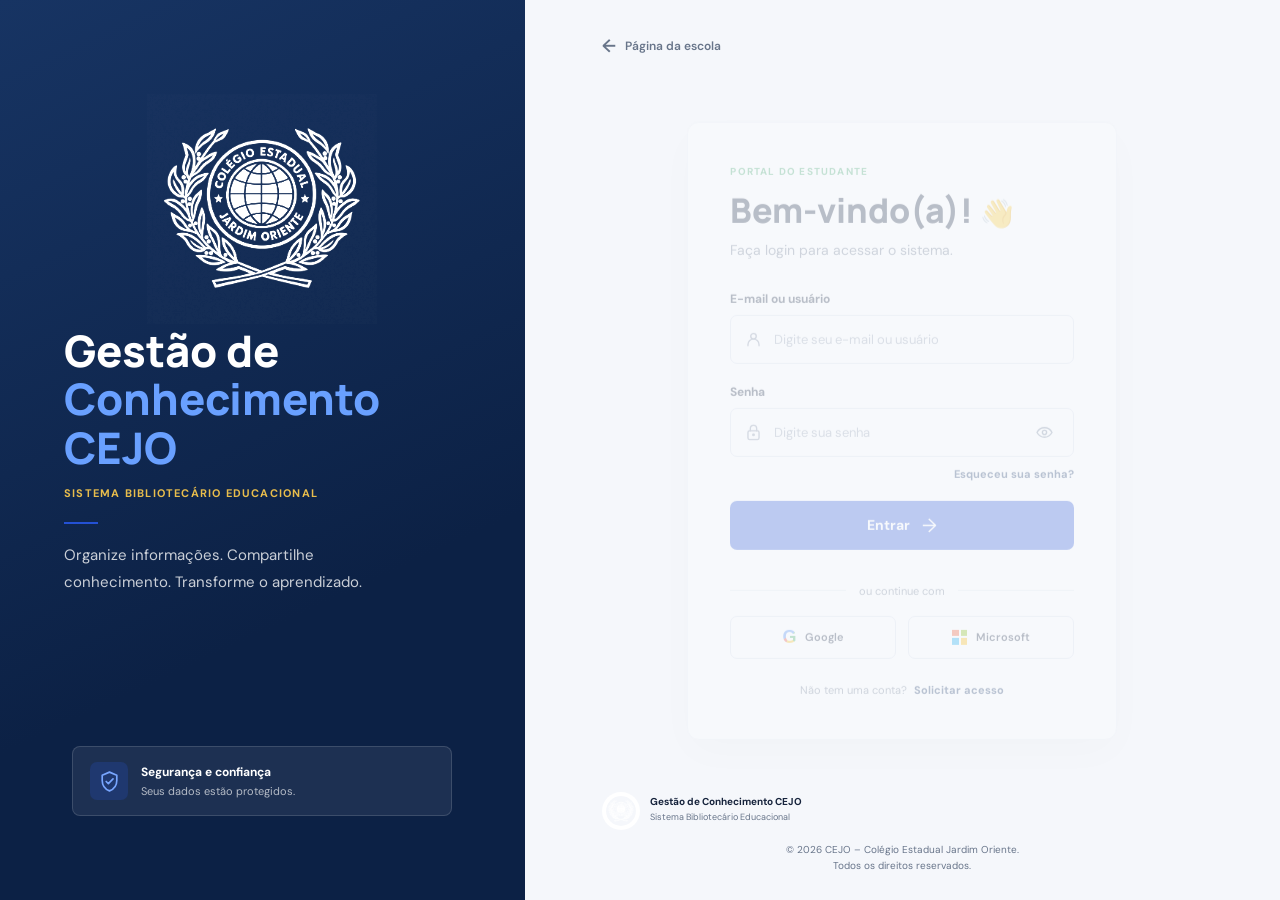
==== commit 712ca1a8: "fix: open login as Live Server home" ====
--- a/Sistema-Biblioteca-CEJO/frontend/index.html
+++ b/Sistema-Biblioteca-CEJO/frontend/index.html
@@ -4,9 +4,10 @@
 <head>
     <meta charset="UTF-8" />
     <meta name="viewport" content="width=device-width, initial-scale=1.0" />
+    <meta http-equiv="refresh" content="0; url=pages/login.html" />
     <meta name="theme-color" content="#f5f4ee" />
     <meta name="description" content="Conheça a Escola CEJO e acesse o portal da biblioteca." />
-    <title>CEJO | Escola e Comunidade</title>
+    <title>Entrar | Sistema Bibliotecário Educacional CEJO</title>
     <link rel="preconnect" href="https://fonts.googleapis.com" />
     <link rel="preconnect" href="https://fonts.gstatic.com" crossorigin />
     <link href="https://fonts.googleapis.com/css2?family=DM+Sans:wght@400;500;600;700&family=Lora:wght@500;600;700&display=swap" rel="stylesheet" />
